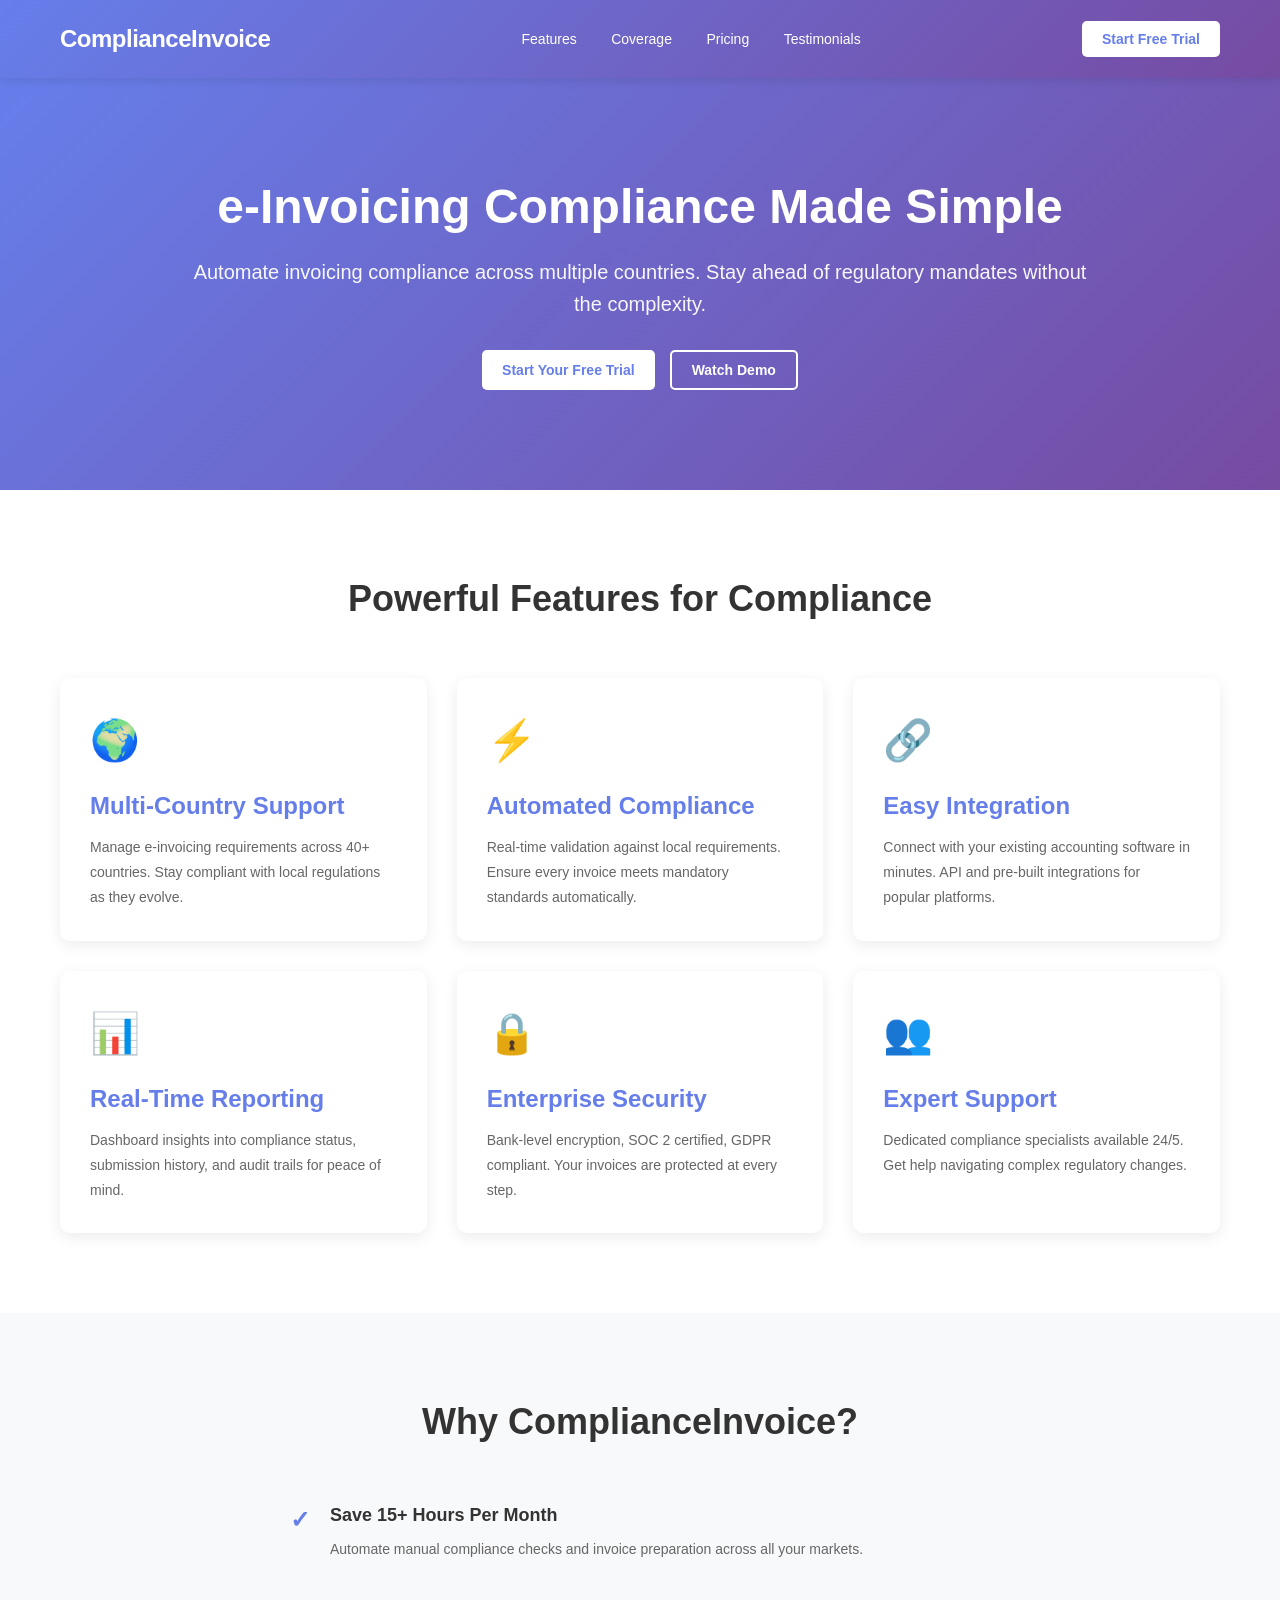
==== index.html @ a6560523 "Initial build: complianceinvoice-smb-e-invoicing-compli by JARVIS" ====
<!DOCTYPE html>
<html lang="en">
<head>
    <meta charset="UTF-8">
    <meta name="viewport" content="width=device-width, initial-scale=1.0">
    <meta name="description" content="ComplianceInvoice: SMB e-Invoicing Compliance SaaS. Automate multi-country invoice mandates, ensure compliance, reduce risk. Try free today.">
    <meta name="keywords" content="e-invoicing, compliance, SaaS, SMB, multi-country, invoicing software, tax compliance">
    <meta property="og:title" content="ComplianceInvoice - SMB e-Invoicing Compliance Made Simple">
    <meta property="og:description" content="Automate e-invoicing compliance across multiple countries. Reduce risk, save time, ensure regulatory compliance.">
    <meta property="og:type" content="website">
    <meta property="og:image" content="https://complianceinvoice.com/og-image.png">
    <title>ComplianceInvoice - e-Invoicing Compliance for SMBs</title>
    <style>
        * {
            margin: 0;
            padding: 0;
            box-sizing: border-box;
        }

        body {
            font-family: -apple-system, BlinkMacSystemFont, 'Segoe UI', Roboto, Oxygen, Ubuntu, Cantarell, sans-serif;
            line-height: 1.6;
            color: #333;
        }

        header {
            background: linear-gradient(135deg, #667eea 0%, #764ba2 100%);
            color: white;
            padding: 20px 0;
            position: sticky;
            top: 0;
            z-index: 100;
            box-shadow: 0 2px 10px rgba(0,0,0,0.1);
        }

        .header-container {
            max-width: 1200px;
            margin: 0 auto;
            padding: 0 20px;
            display: flex;
            justify-content: space-between;
            align-items: center;
        }

        .logo {
            font-size: 24px;
            font-weight: bold;
            letter-spacing: -0.5px;
        }

        nav a {
            color: white;
            text-decoration: none;
            margin-left: 30px;
            font-size: 14px;
            transition: opacity 0.3s;
        }

        nav a:hover {
            opacity: 0.8;
        }

        .btn-primary {
            background: white;
            color: #667eea;
            padding: 10px 20px;
            border-radius: 5px;
            text-decoration: none;
            font-weight: 600;
            font-size: 14px;
            transition: transform 0.3s, box-shadow 0.3s;
            border: none;
            cursor: pointer;
        }

        .btn-primary:hover {
            transform: translateY(-2px);
            box-shadow: 0 5px 15px rgba(0,0,0,0.2);
        }

        .btn-secondary {
            background: transparent;
            color: white;
            border: 2px solid white;
            padding: 10px 20px;
            border-radius: 5px;
            text-decoration: none;
            font-weight: 600;
            font-size: 14px;
            transition: all 0.3s;
            cursor: pointer;
        }

        .btn-secondary:hover {
            background: white;
            color: #667eea;
        }

        .hero {
            background: linear-gradient(135deg, #667eea 0%, #764ba2 100%);
            color: white;
            padding: 100px 20px;
            text-align: center;
        }

        .hero-container {
            max-width: 900px;
            margin: 0 auto;
        }

        .hero h1 {
            font-size: 48px;
            margin-bottom: 20px;
            font-weight: 700;
            line-height: 1.2;
        }

        .hero p {
            font-size: 20px;
            margin-bottom: 30px;
            opacity: 0.95;
        }

        .hero-buttons {
            display: flex;
            gap: 15px;
            justify-content: center;
            flex-wrap: wrap;
        }

        .container {
            max-width: 1200px;
            margin: 0 auto;
            padding: 0 20px;
        }

        section {
            padding: 80px 20px;
        }

        section h2 {
            font-size: 36px;
            margin-bottom: 50px;
            text-align: center;
            color: #333;
        }

        section h3 {
            font-size: 24px;
            margin-bottom: 20px;
            color: #333;
        }

        .features-grid {
            display: grid;
            grid-template-columns: repeat(auto-fit, minmax(280px, 1fr));
            gap: 30px;
            margin-top: 50px;
        }

        .feature-card {
            background: white;
            padding: 30px;
            border-radius: 10px;
            box-shadow: 0 4px 15px rgba(0,0,0,0.08);
            transition: transform 0.3s, box-shadow 0.3s;
        }

        .feature-card:hover {
            transform: translateY(-5px);
            box-shadow: 0 8px 25px rgba(0,0,0,0.12);
        }

        .feature-icon {
            font-size: 40px;
            margin-bottom: 15px;
        }

        .feature-card h3 {
            color: #667eea;
            margin-bottom: 10px;
        }

        .feature-card p {
            color: #666;
            font-size: 14px;
            line-height: 1.8;
        }

        .benefits-section {
            background: #f8f9fa;
        }

        .benefit-item {
            display: flex;
            gap: 20px;
            margin-bottom: 30px;
            align-items: flex-start;
        }

        .benefit-check {
            color: #667eea;
            font-size: 24px;
            font-weight: bold;
            flex-shrink: 0;
        }

        .benefit-text h4 {
            font-size: 18px;
            margin-bottom: 8px;
            color: #333;
        }

        .benefit-text p {
            color: #666;
            font-size: 14px;
        }

        .countries-section {
            text-align: center;
        }

        .countries-list {
            display: grid;
            grid-template-columns: repeat(auto-fit, minmax(150px, 1fr));
            gap: 15px;
            margin-top: 40px;
            max-width: 900px;
            margin-left: auto;
            margin-right: auto;
        }

        .country-badge {
            background: linear-gradient(135deg, #667eea 0%, #764ba2 100%);
            color: white;
            padding: 15px;
            border-radius: 8px;
            font-weight: 600;
        }

        .pricing-section {
            background: #f8f9fa;
        }

        .pricing-grid {
            display: grid;
            grid-template-columns: repeat(auto-fit, minmax(300px, 1fr));
            gap: 30px;
            margin-top: 50px;
        }

        .pricing-card {
            background: white;
            padding: 40px;
            border-radius: 10px;
            box-shadow: 0 4px 15px rgba(0,0,0,0.08);
            text-align: center;
            transition: transform 0.3s, box-shadow 0.3s;
            position: relative;
        }

        .pricing-card.featured {
            border: 2px solid #667eea;
            transform: scale(1.05);
        }

        .pricing-card:hover {
            box-shadow: 0 8px 25px rgba(0,0,0,0.12);
        }

        .pricing-card h3 {
            color: #667eea;
            margin-bottom: 15px;
        }

        .price {
            font-size: 36px;
            font-weight: bold;
            color: #333;
            margin: 20px 0;
        }

        .price-period {
            font-size: 14px;
            color: #666;
        }

        .pricing-features {
            list-style: none;
            margin: 30px 0;
            text-align: left;
        }

        .pricing-features li {
            padding: 10px 0;
            border-bottom: 1px solid #eee;
            color: #666;
            font-size: 14px;
        }

        .pricing-features li:before {
            content: "✓ ";
            color: #667eea;
            font-weight: bold;
            margin-right: 10px;
        }

        .testimonials-section {
            background: white;
        }

        .testimonials-grid {
            display: grid;
            grid-template-columns: repeat(auto-fit, minmax(300px, 1fr));
            gap: 30px;
            margin-top: 50px;
        }

        .testimonial-card {
            background: #f8f9fa;
            padding: 30px;
            border-radius: 10px;
            border-left: 4px solid #667eea;
        }

        .stars {
            color: #ffc107;
            margin-bottom: 15px;
            font-size: 14px;
        }

        .testimonial-text {
            color: #666;
            font-size: 14px;
            margin-bottom: 20px;
            font-style: italic;
        }

        .testimonial-author {
            font-weight: 600;
            color: #333;
            font-size: 14px;
        }

        .testimonial-role {
            font-size: 12px;
            color: #999;
        }

        .cta-section {
            background: linear-gradient(135deg, #667eea 0%, #764ba2 100%);
            color: white;
            text-align: center;
            padding: 80px 20px;
        }

        .cta-section h2 {
            color: white;
            font-size: 40px;
            margin-bottom: 20px;
        }

        .cta-section p {
            font-size: 18px;
            margin-bottom: 30px;
            opacity: 0.95;
        }

        footer {
            background: #333;
            color: white;
            padding: 40px 20px;
            text-align: center;
            font-size: 14px;
        }

        .footer-content {
            max-width: 1200px;
            margin: 0 auto;
        }

        .footer-links {
            display: flex;
            justify-content: center;
            gap: 30px;
            margin-bottom: 20px;
            flex-wrap: wrap;
        }

        .footer-links a {
            color: #ccc;
            text-decoration: none;
            transition: color 0.3s;
        }

        .footer-links a:hover {
            color: white;
        }

        @media (max-width: 768px) {
            .header-container {
                flex-direction: column;
                gap: 15px;
            }

            nav {
                display: none;
            }

            .hero h1 {
                font-size: 32px;
            }

            .hero p {
                font-size: 16px;
            }

            section h2 {
                font-size: 28px;
            }

            .pricing-card.featured {
                transform: scale(1);
            }

            .hero-buttons {
                flex-direction: column;
                align-items: center;
            }

            .hero-buttons a {
                width: 100%;
                max-width: 200px;
            }
        }
    </style>
</head>
<body>
    <header>
        <div class="header-container">
            <div class="logo">ComplianceInvoice</div>
            <nav>
                <a href="#features">Features</a>
                <a href="#countries">Coverage</a>
                <a href="#pricing">Pricing</a>
                <a href="#testimonials">Testimonials</a>
            </nav>
            <button class="btn-primary">Start Free Trial</button>
        </div>
    </header>

    <section class="hero">
        <div class="hero-container">
            <h1>e-Invoicing Compliance Made Simple</h1>
            <p>Automate invoicing compliance across multiple countries. Stay ahead of regulatory mandates without the complexity.</p>
            <div class="hero-buttons">
                <button class="btn-primary">Start Your Free Trial</button>
                <button class="btn-secondary">Watch Demo</button>
            </div>
        </div>
    </section>

    <section id="features">
        <div class="container">
            <h2>Powerful Features for Compliance</h2>
            <div class="features-grid">
                <div class="feature-card">
                    <div class="feature-icon">🌍</div>
                    <h3>Multi-Country Support</h3>
                    <p>Manage e-invoicing requirements across 40+ countries. Stay compliant with local regulations as they evolve.</p>
                </div>

                <div class="feature-card">
                    <div class="feature-icon">⚡</div>
                    <h3>Automated Compliance</h3>
                    <p>Real-time validation against local requirements. Ensure every invoice meets mandatory standards automatically.</p>
                </div>

                <div class="feature-card">
                    <div class="feature-icon">🔗</div>
                    <h3>Easy Integration</h3>
                    <p>Connect with your existing accounting software in minutes. API and pre-built integrations for popular platforms.</p>
                </div>

                <div class="feature-card">
                    <div class="feature-icon">📊</div>
                    <h3>Real-Time Reporting</h3>
                    <p>Dashboard insights into compliance status, submission history, and audit trails for peace of mind.</p>
                </div>

                <div class="feature-card">
                    <div class="feature-icon">🔒</div>
                    <h3>Enterprise Security</h3>
                    <p>Bank-level encryption, SOC 2 certified, GDPR compliant. Your invoices are protected at every step.</p>
                </div>

                <div class="feature-card">
                    <div class="feature-icon">👥</div>
                    <h3>Expert Support</h3>
                    <p>Dedicated compliance specialists available 24/5. Get help navigating complex regulatory changes.</p>
                </div>
            </div>
        </div>
    </section>

    <section class="benefits-section">
        <div class="container">
            <h2>Why ComplianceInvoice?</h2>
            <div style="max-width: 700px; margin: 50px auto 0;">
                <div class="benefit-item">
                    <div class="benefit-check">✓</div>
                    <div class="benefit-text">
                        <h4>Save 15+ Hours Per Month</h4>
                        <p>Automate manual compliance checks and invoice preparation across all your markets.</p>
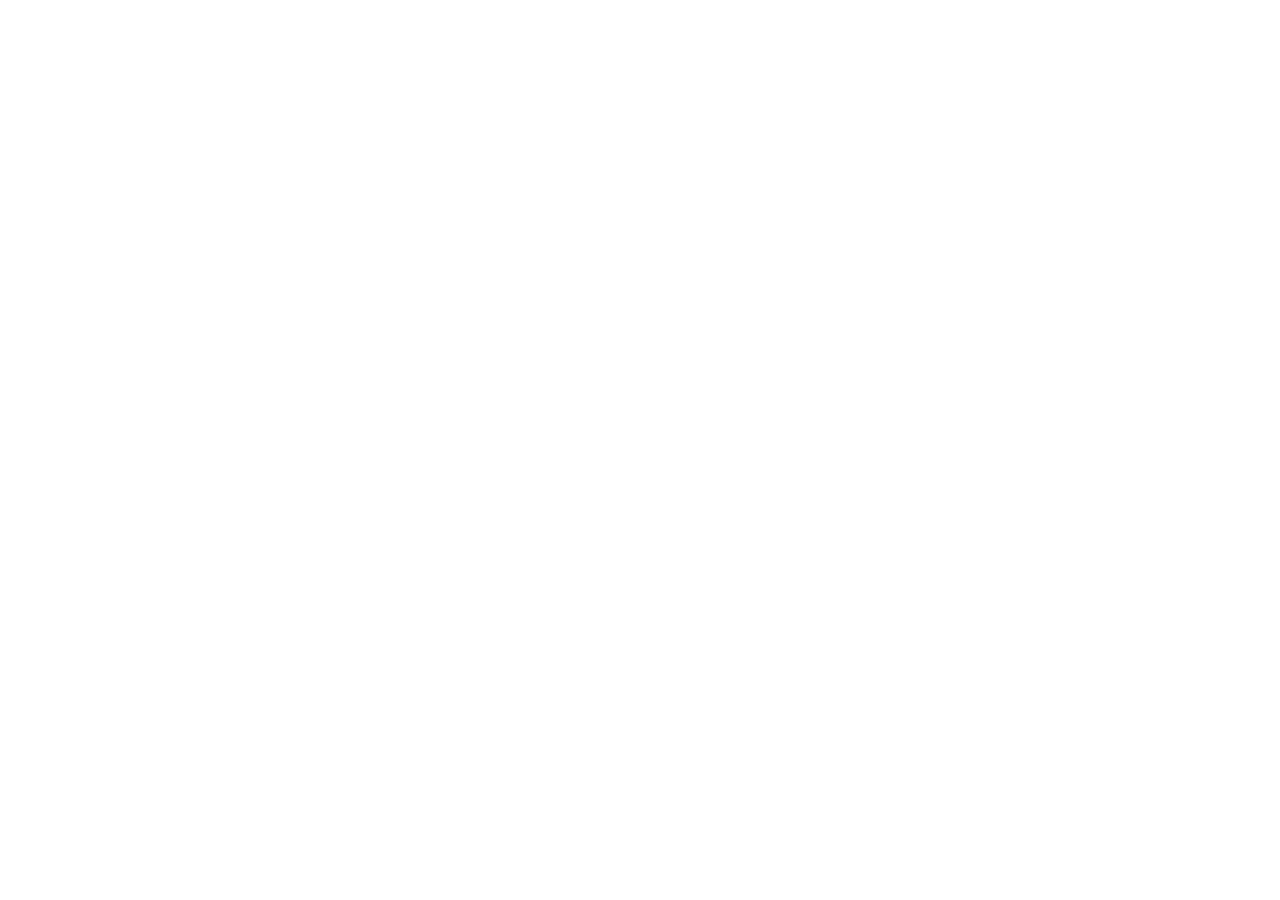
==== commit 2067e7f6: "Initial build: complianceinvoice-smb-e-invoicing-compli by JARVIS" ====
--- a/index.html
+++ b/index.html
@@ -3,13 +3,17 @@
 <head>
     <meta charset="UTF-8">
     <meta name="viewport" content="width=device-width, initial-scale=1.0">
-    <meta name="description" content="ComplianceInvoice: SMB e-Invoicing Compliance SaaS. Automate multi-country invoice mandates, ensure compliance, reduce risk. Try free today.">
-    <meta name="keywords" content="e-invoicing, compliance, SaaS, SMB, multi-country, invoicing software, tax compliance">
-    <meta property="og:title" content="ComplianceInvoice - SMB e-Invoicing Compliance Made Simple">
-    <meta property="og:description" content="Automate e-invoicing compliance across multiple countries. Reduce risk, save time, ensure regulatory compliance.">
+    <title>ComplianceInvoice - SMB e-Invoicing Compliance SaaS</title>
+    <meta name="description" content="ComplianceInvoice: Multi-country e-invoicing compliance made simple for SMBs. Automate invoice generation, ensure regulatory compliance across mandates.">
+    <meta name="keywords" content="e-invoicing, compliance, SaaS, SMB, invoicing software, multi-country">
+    <meta name="author" content="ComplianceInvoice">
+    <meta property="og:title" content="ComplianceInvoice - SMB e-Invoicing Compliance SaaS">
+    <meta property="og:description" content="Streamline multi-country e-invoicing compliance with ComplianceInvoice. Meet all regulatory mandates effortlessly.">
     <meta property="og:type" content="website">
     <meta property="og:image" content="https://complianceinvoice.com/og-image.png">
-    <title>ComplianceInvoice - e-Invoicing Compliance for SMBs</title>
+    <meta name="twitter:card" content="summary_large_image">
+    <meta name="twitter:title" content="ComplianceInvoice - SMB e-Invoicing Compliance SaaS">
+    <meta name="twitter:description" content="Multi-country e-invoicing compliance for SMBs">
     <style>
         * {
             margin: 0;
@@ -17,498 +21,505 @@
             box-sizing: border-box;
         }
 
+        :root {
+            --primary-color: #0052CC;
+            --secondary-color: #1E40AF;
+            --accent-color: #10B981;
+            --danger-color: #EF4444;
+            --light-bg: #F9FAFB;
+            --dark-bg: #111827;
+            --text-dark: #1F2937;
+            --text-light: #6B7280;
+            --border-color: #E5E7EB;
+            --shadow-sm: 0 1px 2px 0 rgba(0, 0, 0, 0.05);
+            --shadow-md: 0 4px 6px -1px rgba(0, 0, 0, 0.1);
+            --shadow-lg: 0 10px 15px -3px rgba(0, 0, 0, 0.1);
+        }
+
+        html {
+            scroll-behavior: smooth;
+        }
+
         body {
             font-family: -apple-system, BlinkMacSystemFont, 'Segoe UI', Roboto, Oxygen, Ubuntu, Cantarell, sans-serif;
+            color: var(--text-dark);
+            background-color: #FFFFFF;
             line-height: 1.6;
-            color: #333;
-        }
-
-        header {
-            background: linear-gradient(135deg, #667eea 0%, #764ba2 100%);
+        }
+
+        a {
+            color: var(--primary-color);
+            text-decoration: none;
+            transition: color 0.3s ease;
+        }
+
+        a:hover {
+            color: var(--secondary-color);
+        }
+
+        button {
+            cursor: pointer;
+            border: none;
+            border-radius: 0.5rem;
+            font-weight: 600;
+            transition: all 0.3s ease;
+            font-size: 1rem;
+        }
+
+        .btn-primary {
+            background-color: var(--primary-color);
             color: white;
-            padding: 20px 0;
+            padding: 0.75rem 1.5rem;
+        }
+
+        .btn-primary:hover {
+            background-color: var(--secondary-color);
+            box-shadow: var(--shadow-lg);
+        }
+
+        .btn-secondary {
+            background-color: white;
+            color: var(--primary-color);
+            border: 2px solid var(--primary-color);
+            padding: 0.75rem 1.5rem;
+        }
+
+        .btn-secondary:hover {
+            background-color: var(--light-bg);
+        }
+
+        .container {
+            max-width: 1200px;
+            margin: 0 auto;
+            padding: 0 1.5rem;
+        }
+
+        /* Navigation */
+        nav {
+            background-color: white;
+            box-shadow: var(--shadow-sm);
             position: sticky;
             top: 0;
             z-index: 100;
-            box-shadow: 0 2px 10px rgba(0,0,0,0.1);
-        }
-
-        .header-container {
-            max-width: 1200px;
-            margin: 0 auto;
-            padding: 0 20px;
+        }
+
+        .nav-container {
             display: flex;
             justify-content: space-between;
             align-items: center;
+            padding: 1rem 0;
         }
 
         .logo {
-            font-size: 24px;
-            font-weight: bold;
-            letter-spacing: -0.5px;
-        }
-
-        nav a {
+            font-size: 1.5rem;
+            font-weight: 700;
+            color: var(--primary-color);
+            display: flex;
+            align-items: center;
+            gap: 0.5rem;
+        }
+
+        .nav-links {
+            display: flex;
+            gap: 2rem;
+            list-style: none;
+        }
+
+        .nav-links a {
+            color: var(--text-dark);
+            font-weight: 500;
+            transition: color 0.3s ease;
+        }
+
+        .nav-links a:hover {
+            color: var(--primary-color);
+        }
+
+        .nav-cta {
+            display: flex;
+            gap: 1rem;
+            align-items: center;
+        }
+
+        @media (max-width: 768px) {
+            .nav-links {
+                display: none;
+            }
+
+            .nav-cta {
+                flex-direction: column;
+                gap: 0.5rem;
+            }
+        }
+
+        /* Hero Section */
+        .hero {
+            background: linear-gradient(135deg, #0052CC 0%, #1E40AF 100%);
             color: white;
-            text-decoration: none;
-            margin-left: 30px;
-            font-size: 14px;
-            transition: opacity 0.3s;
-        }
-
-        nav a:hover {
-            opacity: 0.8;
-        }
-
-        .btn-primary {
-            background: white;
-            color: #667eea;
-            padding: 10px 20px;
-            border-radius: 5px;
-            text-decoration: none;
-            font-weight: 600;
-            font-size: 14px;
-            transition: transform 0.3s, box-shadow 0.3s;
-            border: none;
-            cursor: pointer;
-        }
-
-        .btn-primary:hover {
-            transform: translateY(-2px);
-            box-shadow: 0 5px 15px rgba(0,0,0,0.2);
-        }
-
-        .btn-secondary {
-            background: transparent;
-            color: white;
-            border: 2px solid white;
-            padding: 10px 20px;
-            border-radius: 5px;
-            text-decoration: none;
-            font-weight: 600;
-            font-size: 14px;
-            transition: all 0.3s;
-            cursor: pointer;
-        }
-
-        .btn-secondary:hover {
-            background: white;
-            color: #667eea;
-        }
-
-        .hero {
-            background: linear-gradient(135deg, #667eea 0%, #764ba2 100%);
-            color: white;
-            padding: 100px 20px;
+            padding: 6rem 0;
             text-align: center;
         }
 
-        .hero-container {
-            max-width: 900px;
-            margin: 0 auto;
-        }
-
-        .hero h1 {
-            font-size: 48px;
-            margin-bottom: 20px;
-            font-weight: 700;
+        .hero-content h1 {
+            font-size: 3.5rem;
+            margin-bottom: 1.5rem;
             line-height: 1.2;
         }
 
-        .hero p {
-            font-size: 20px;
-            margin-bottom: 30px;
+        .hero-content p {
+            font-size: 1.25rem;
+            margin-bottom: 2rem;
             opacity: 0.95;
-        }
-
-        .hero-buttons {
-            display: flex;
-            gap: 15px;
+            max-width: 600px;
+            margin-left: auto;
+            margin-right: auto;
+        }
+
+        .hero-cta {
+            display: flex;
+            gap: 1rem;
             justify-content: center;
             flex-wrap: wrap;
         }
 
-        .container {
-            max-width: 1200px;
-            margin: 0 auto;
-            padding: 0 20px;
-        }
-
-        section {
-            padding: 80px 20px;
-        }
-
-        section h2 {
-            font-size: 36px;
-            margin-bottom: 50px;
+        .hero .btn-primary {
+            background-color: white;
+            color: var(--primary-color);
+            font-weight: 700;
+            padding: 1rem 2rem;
+        }
+
+        .hero .btn-primary:hover {
+            background-color: var(--light-bg);
+        }
+
+        .hero .btn-secondary {
+            background-color: transparent;
+            color: white;
+            border-color: white;
+        }
+
+        .hero .btn-secondary:hover {
+            background-color: rgba(255, 255, 255, 0.1);
+        }
+
+        @media (max-width: 768px) {
+            .hero-content h1 {
+                font-size: 2rem;
+            }
+
+            .hero-content p {
+                font-size: 1rem;
+            }
+
+            .hero {
+                padding: 3rem 0;
+            }
+        }
+
+        /* Features Section */
+        .features {
+            padding: 5rem 0;
+            background-color: var(--light-bg);
+        }
+
+        .section-title {
+            font-size: 2.5rem;
             text-align: center;
-            color: #333;
-        }
-
-        section h3 {
-            font-size: 24px;
-            margin-bottom: 20px;
-            color: #333;
+            margin-bottom: 1rem;
+            color: var(--text-dark);
+        }
+
+        .section-subtitle {
+            text-align: center;
+            color: var(--text-light);
+            margin-bottom: 3rem;
+            font-size: 1.125rem;
+            max-width: 600px;
+            margin-left: auto;
+            margin-right: auto;
         }
 
         .features-grid {
             display: grid;
-            grid-template-columns: repeat(auto-fit, minmax(280px, 1fr));
-            gap: 30px;
-            margin-top: 50px;
+            grid-template-columns: repeat(auto-fit, minmax(300px, 1fr));
+            gap: 2rem;
+            margin-top: 3rem;
         }
 
         .feature-card {
-            background: white;
-            padding: 30px;
-            border-radius: 10px;
-            box-shadow: 0 4px 15px rgba(0,0,0,0.08);
-            transition: transform 0.3s, box-shadow 0.3s;
+            background-color: white;
+            padding: 2rem;
+            border-radius: 0.75rem;
+            box-shadow: var(--shadow-sm);
+            transition: all 0.3s ease;
+            border-top: 4px solid var(--primary-color);
         }
 
         .feature-card:hover {
+            box-shadow: var(--shadow-lg);
             transform: translateY(-5px);
-            box-shadow: 0 8px 25px rgba(0,0,0,0.12);
         }
 
         .feature-icon {
-            font-size: 40px;
-            margin-bottom: 15px;
+            font-size: 2.5rem;
+            margin-bottom: 1rem;
         }
 
         .feature-card h3 {
-            color: #667eea;
-            margin-bottom: 10px;
+            font-size: 1.25rem;
+            margin-bottom: 0.75rem;
+            color: var(--text-dark);
         }
 
         .feature-card p {
-            color: #666;
-            font-size: 14px;
+            color: var(--text-light);
+            line-height: 1.7;
+        }
+
+        /* Compliance Section */
+        .compliance {
+            padding: 5rem 0;
+        }
+
+        .compliance-content {
+            display: grid;
+            grid-template-columns: 1fr 1fr;
+            gap: 3rem;
+            align-items: center;
+        }
+
+        .compliance-text h2 {
+            font-size: 2rem;
+            margin-bottom: 1.5rem;
+            color: var(--text-dark);
+        }
+
+        .compliance-text p {
+            color: var(--text-light);
+            margin-bottom: 1.5rem;
             line-height: 1.8;
         }
 
-        .benefits-section {
-            background: #f8f9fa;
-        }
-
-        .benefit-item {
-            display: flex;
-            gap: 20px;
-            margin-bottom: 30px;
-            align-items: flex-start;
-        }
-
-        .benefit-check {
-            color: #667eea;
-            font-size: 24px;
+        .compliance-list {
+            list-style: none;
+            margin: 2rem 0;
+        }
+
+        .compliance-list li {
+            padding: 0.75rem 0;
+            color: var(--text-dark);
+            display: flex;
+            align-items: center;
+            gap: 0.75rem;
+        }
+
+        .compliance-list li:before {
+            content: "✓";
+            color: var(--accent-color);
             font-weight: bold;
-            flex-shrink: 0;
-        }
-
-        .benefit-text h4 {
-            font-size: 18px;
-            margin-bottom: 8px;
-            color: #333;
-        }
-
-        .benefit-text p {
-            color: #666;
-            font-size: 14px;
-        }
-
-        .countries-section {
-            text-align: center;
-        }
-
-        .countries-list {
-            display: grid;
-            grid-template-columns: repeat(auto-fit, minmax(150px, 1fr));
-            gap: 15px;
-            margin-top: 40px;
-            max-width: 900px;
-            margin-left: auto;
-            margin-right: auto;
-        }
-
-        .country-badge {
-            background: linear-gradient(135deg, #667eea 0%, #764ba2 100%);
-            color: white;
-            padding: 15px;
-            border-radius: 8px;
-            font-weight: 600;
-        }
-
-        .pricing-section {
-            background: #f8f9fa;
+            font-size: 1.25rem;
+        }
+
+        .compliance-illustration {
+            background: linear-gradient(135deg, #0052CC20 0%, #10B98120 100%);
+            padding: 2rem;
+            border-radius: 0.75rem;
+            display: flex;
+            align-items: center;
+            justify-content: center;
+            min-height: 400px;
+        }
+
+        .compliance-illustration-text {
+            font-size: 4rem;
+            opacity: 0.3;
+        }
+
+        @media (max-width: 768px) {
+            .compliance-content {
+                grid-template-columns: 1fr;
+            }
+
+            .compliance-illustration {
+                min-height: 250px;
+            }
+        }
+
+        /* Pricing Section */
+        .pricing {
+            padding: 5rem 0;
+            background-color: var(--light-bg);
         }
 
         .pricing-grid {
             display: grid;
-            grid-template-columns: repeat(auto-fit, minmax(300px, 1fr));
-            gap: 30px;
-            margin-top: 50px;
+            grid-template-columns: repeat(auto-fit, minmax(280px, 1fr));
+            gap: 2rem;
+            margin-top: 3rem;
         }
 
         .pricing-card {
-            background: white;
-            padding: 40px;
-            border-radius: 10px;
-            box-shadow: 0 4px 15px rgba(0,0,0,0.08);
-            text-align: center;
-            transition: transform 0.3s, box-shadow 0.3s;
-            position: relative;
+            background-color: white;
+            padding: 2rem;
+            border-radius: 0.75rem;
+            box-shadow: var(--shadow-sm);
+            display: flex;
+            flex-direction: column;
+            border: 2px solid transparent;
+            transition: all 0.3s ease;
         }
 
         .pricing-card.featured {
-            border: 2px solid #667eea;
+            border-color: var(--primary-color);
             transform: scale(1.05);
+            box-shadow: var(--shadow-lg);
         }
 
         .pricing-card:hover {
-            box-shadow: 0 8px 25px rgba(0,0,0,0.12);
-        }
-
-        .pricing-card h3 {
-            color: #667eea;
-            margin-bottom: 15px;
-        }
-
-        .price {
-            font-size: 36px;
-            font-weight: bold;
-            color: #333;
-            margin: 20px 0;
-        }
-
-        .price-period {
-            font-size: 14px;
-            color: #666;
+            box-shadow: var(--shadow-lg);
+        }
+
+        .pricing-header h3 {
+            font-size: 1.5rem;
+            margin-bottom: 0.5rem;
+            color: var(--text-dark);
+        }
+
+        .pricing-header p {
+            color: var(--text-light);
+            margin-bottom: 1.5rem;
+        }
+
+        .pricing-price {
+            font-size: 2.5rem;
+            font-weight: 700;
+            color: var(--primary-color);
+            margin-bottom: 0.25rem;
+        }
+
+        .pricing-price-period {
+            color: var(--text-light);
+            font-size: 1rem;
+            margin-bottom: 2rem;
         }
 
         .pricing-features {
             list-style: none;
-            margin: 30px 0;
-            text-align: left;
+            margin-bottom: 2rem;
+            flex-grow: 1;
         }
 
         .pricing-features li {
-            padding: 10px 0;
-            border-bottom: 1px solid #eee;
-            color: #666;
-            font-size: 14px;
+            padding: 0.5rem 0;
+            color: var(--text-dark);
+            display: flex;
+            align-items: center;
+            gap: 0.5rem;
+            border-bottom: 1px solid var(--border-color);
+        }
+
+        .pricing-features li:last-child {
+            border-bottom: none;
         }
 
         .pricing-features li:before {
-            content: "✓ ";
-            color: #667eea;
+            content: "✓";
+            color: var(--accent-color);
             font-weight: bold;
-            margin-right: 10px;
-        }
-
-        .testimonials-section {
-            background: white;
+        }
+
+        .pricing-cta {
+            width: 100%;
+            margin-top: auto;
+        }
+
+        /* Countries/Mandates Section */
+        .mandates {
+            padding: 5rem 0;
+        }
+
+        .mandates-grid {
+            display: grid;
+            grid-template-columns: repeat(auto-fit, minmax(200px, 1fr));
+            gap: 1.5rem;
+            margin-top: 3rem;
+        }
+
+        .mandate-card {
+            background-color: var(--light-bg);
+            padding: 2rem;
+            border-radius: 0.75rem;
+            text-align: center;
+            border-left: 4px solid var(--primary-color);
+            transition: all 0.3s ease;
+        }
+
+        .mandate-card:hover {
+            background-color: #E0E7FF;
+            transform: translateY(-3px);
+        }
+
+        .mandate-card-flag {
+            font-size: 2.5rem;
+            margin-bottom: 0.75rem;
+        }
+
+        .mandate-card h4 {
+            font-size: 1.1rem;
+            color: var(--text-dark);
+            margin-bottom: 0.5rem;
+        }
+
+        .mandate-card p {
+            color: var(--text-light);
+            font-size: 0.9rem;
+        }
+
+        /* CTA Section */
+        .cta {
+            background: linear-gradient(135deg, #0052CC 0%, #1E40AF 100%);
+            color: white;
+            padding: 4rem 0;
+            text-align: center;
+        }
+
+        .cta h2 {
+            font-size: 2.5rem;
+            margin-bottom: 1rem;
+        }
+
+        .cta p {
+            font-size: 1.125rem;
+            margin-bottom: 2rem;
+            opacity: 0.95;
+        }
+
+        /* Testimonials Section */
+        .testimonials {
+            padding: 5rem 0;
+            background-color: var(--light-bg);
         }
 
         .testimonials-grid {
             display: grid;
             grid-template-columns: repeat(auto-fit, minmax(300px, 1fr));
-            gap: 30px;
-            margin-top: 50px;
+            gap: 2rem;
+            margin-top: 3rem;
         }
 
         .testimonial-card {
-            background: #f8f9fa;
-            padding: 30px;
-            border-radius: 10px;
-            border-left: 4px solid #667eea;
-        }
-
-        .stars {
-            color: #ffc107;
-            margin-bottom: 15px;
-            font-size: 14px;
+            background-color: white;
+            padding: 2rem;
+            border-radius: 0.75rem;
+            box-shadow: var(--shadow-sm);
         }
 
         .testimonial-text {
-            color: #666;
-            font-size: 14px;
-            margin-bottom: 20px;
+            color: var(--text-dark);
+            margin-bottom: 1.5rem;
             font-style: italic;
-        }
-
-        .testimonial-author {
-            font-weight: 600;
-            color: #333;
-            font-size: 14px;
-        }
-
-        .testimonial-role {
-            font-size: 12px;
-            color: #999;
-        }
-
-        .cta-section {
-            background: linear-gradient(135deg, #667eea 0%, #764ba2 100%);
-            color: white;
-            text-align: center;
-            padding: 80px 20px;
-        }
-
-        .cta-section h2 {
-            color: white;
-            font-size: 40px;
-            margin-bottom: 20px;
-        }
-
-        .cta-section p {
-            font-size: 18px;
-            margin-bottom: 30px;
-            opacity: 0.95;
-        }
-
-        footer {
-            background: #333;
-            color: white;
-            padding: 40px 20px;
-            text-align: center;
-            font-size: 14px;
-        }
-
-        .footer-content {
-            max-width: 1200px;
-            margin: 0 auto;
-        }
-
-        .footer-links {
-            display: flex;
-            justify-content: center;
-            gap: 30px;
-            margin-bottom: 20px;
-            flex-wrap: wrap;
-        }
-
-        .footer-links a {
-            color: #ccc;
-            text-decoration: none;
-            transition: color 0.3s;
-        }
-
-        .footer-links a:hover {
-            color: white;
-        }
-
-        @media (max-width: 768px) {
-            .header-container {
-                flex-direction: column;
-                gap: 15px;
-            }
-
-            nav {
-                display: none;
-            }
-
-            .hero h1 {
-                font-size: 32px;
-            }
-
-            .hero p {
-                font-size: 16px;
-            }
-
-            section h2 {
-                font-size: 28px;
-            }
-
-            .pricing-card.featured {
-                transform: scale(1);
-            }
-
-            .hero-buttons {
-                flex-direction: column;
-                align-items: center;
-            }
-
-            .hero-buttons a {
-                width: 100%;
-                max-width: 200px;
-            }
-        }
-    </style>
-</head>
-<body>
-    <header>
-        <div class="header-container">
-            <div class="logo">ComplianceInvoice</div>
-            <nav>
-                <a href="#features">Features</a>
-                <a href="#countries">Coverage</a>
-                <a href="#pricing">Pricing</a>
-                <a href="#testimonials">Testimonials</a>
-            </nav>
-            <button class="btn-primary">Start Free Trial</button>
-        </div>
-    </header>
-
-    <section class="hero">
-        <div class="hero-container">
-            <h1>e-Invoicing Compliance Made Simple</h1>
-            <p>Automate invoicing compliance across multiple countries. Stay ahead of regulatory mandates without the complexity.</p>
-            <div class="hero-buttons">
-                <button class="btn-primary">Start Your Free Trial</button>
-                <button class="btn-secondary">Watch Demo</button>
-            </div>
-        </div>
-    </section>
-
-    <section id="features">
-        <div class="container">
-            <h2>Powerful Features for Compliance</h2>
-            <div class="features-grid">
-                <div class="feature-card">
-                    <div class="feature-icon">🌍</div>
-                    <h3>Multi-Country Support</h3>
-                    <p>Manage e-invoicing requirements across 40+ countries. Stay compliant with local regulations as they evolve.</p>
-                </div>
-
-                <div class="feature-card">
-                    <div class="feature-icon">⚡</div>
-                    <h3>Automated Compliance</h3>
-                    <p>Real-time validation against local requirements. Ensure every invoice meets mandatory standards automatically.</p>
-                </div>
-
-                <div class="feature-card">
-                    <div class="feature-icon">🔗</div>
-                    <h3>Easy Integration</h3>
-                    <p>Connect with your existing accounting software in minutes. API and pre-built integrations for popular platforms.</p>
-                </div>
-
-                <div class="feature-card">
-                    <div class="feature-icon">📊</div>
-                    <h3>Real-Time Reporting</h3>
-                    <p>Dashboard insights into compliance status, submission history, and audit trails for peace of mind.</p>
-                </div>
-
-                <div class="feature-card">
-                    <div class="feature-icon">🔒</div>
-                    <h3>Enterprise Security</h3>
-                    <p>Bank-level encryption, SOC 2 certified, GDPR compliant. Your invoices are protected at every step.</p>
-                </div>
-
-                <div class="feature-card">
-                    <div class="feature-icon">👥</div>
-                    <h3>Expert Support</h3>
-                    <p>Dedicated compliance specialists available 24/5. Get help navigating complex regulatory changes.</p>
-                </div>
-            </div>
-        </div>
-    </section>
-
-    <section class="benefits-section">
-        <div class="container">
-            <h2>Why ComplianceInvoice?</h2>
-            <div style="max-width: 700px; margin: 50px auto 0;">
-                <div class="benefit-item">
-                    <div class="benefit-check">✓</div>
-                    <div class="benefit-text">
-                        <h4>Save 15+ Hours Per Month</h4>
-                        <p>Automate manual compliance checks and invoice preparation across all your markets.</p>+            line-height: 1.8;
+        }
+
+        .testimonial-
